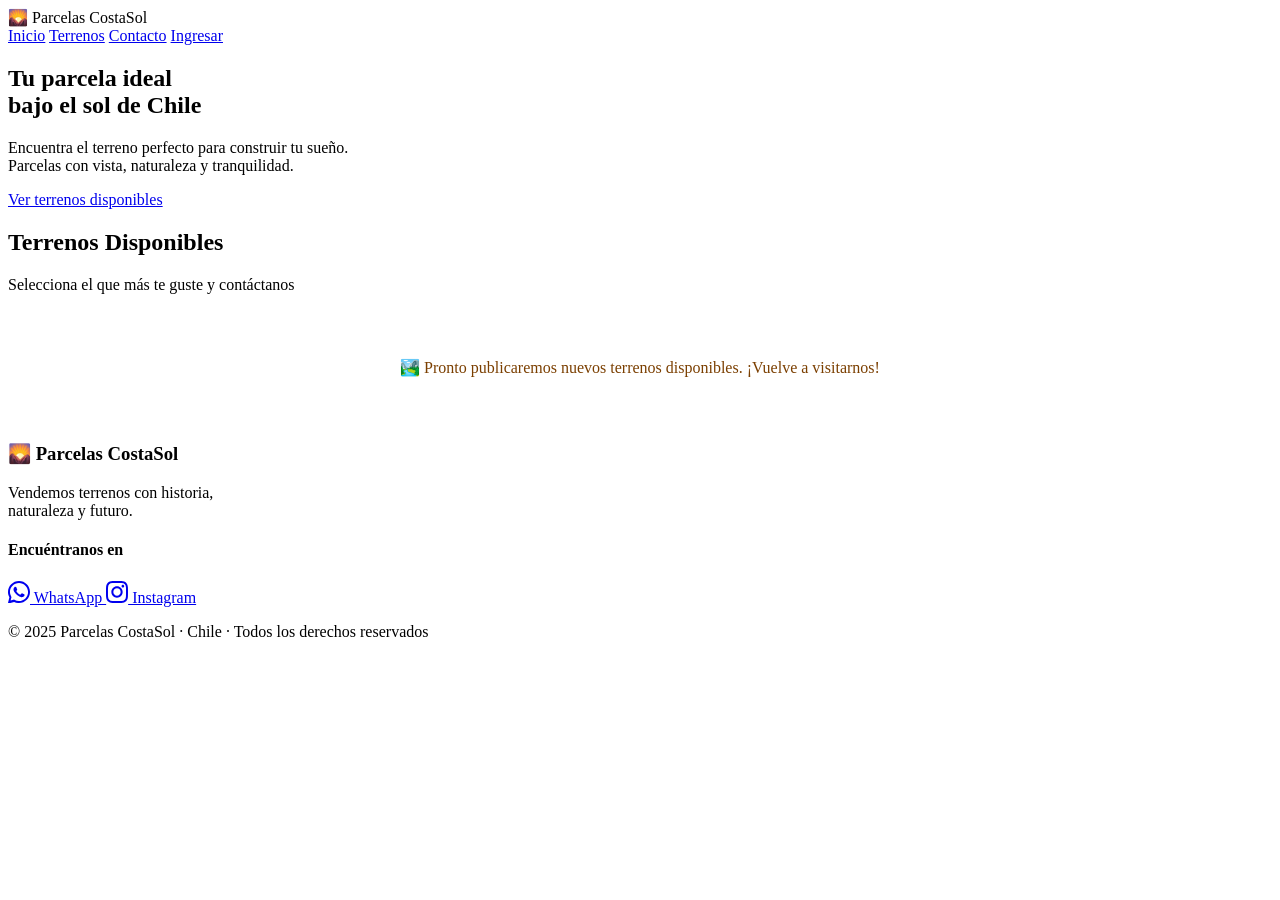
==== index.html @ ea1cc7cc "Add files via upload" ====
<!DOCTYPE html>
<html lang="es">
<head>
  <meta charset="UTF-8" />
  <meta name="viewport" content="width=device-width, initial-scale=1.0"/>
  <title>Parcelas CostaSol</title>
  <link href="https://fonts.googleapis.com/css2?family=Playfair+Display:wght@400;700&family=Lato:wght@300;400;700&display=swap" rel="stylesheet"/>
  <link rel="stylesheet" href="css/estilos.css"/>
</head>
<body>

  <!-- ===================== BARRA SUPERIOR (NAVBAR) ===================== -->
  <nav class="navbar">
    <div class="navbar-logo">🌄 Parcelas CostaSol</div>
    <div class="navbar-links">
      <a href="index.html">Inicio</a>
      <a href="#terrenos">Terrenos</a>
      <a href="#contacto">Contacto</a>
      <!-- Este botón cambia dependiendo de si hay admin logueado o no -->
      <span id="botonSesion"></span>
    </div>
  </nav>

  <script>
    // Revisamos si hay un admin logueado en la memoria del navegador
    const estaLogueado = localStorage.getItem("adminLogueado") === "si";
    const boton = document.getElementById("botonSesion");

    if (estaLogueado) {
      // Si está logueado: mostramos su correo y botones de Panel y Cerrar sesión
      const correo = localStorage.getItem("adminCorreo") || "";
      boton.innerHTML = `
        <span style="font-size:0.82rem; color:#D4B896; margin-right:4px;">${correo}</span>
        <a href="admin.html" class="btn-login" style="background-color:#C68642; margin-right:6px;">Panel Admin</a>
        <a href="#" class="btn-login" style="background-color:#7B3F00;" onclick="cerrarSesion()">Salir</a>
      `;
    } else {
      // Si NO está logueado: mostramos el botón normal de Ingresar
      boton.innerHTML = `<a href="login.html" class="btn-login">Ingresar</a>`;
    }

    function cerrarSesion() {
      localStorage.removeItem("adminLogueado");
      localStorage.removeItem("adminCorreo");
      window.location.reload(); // Recarga la página para actualizar el botón
    }
  </script>

  <!-- ===================== PORTADA (HERO) ===================== -->
  <!-- El "hero" es la sección grande de bienvenida que lo primero que ve el visitante -->
  <section class="hero">
    <div class="hero-contenido">
      <h1>Tu parcela ideal<br/>bajo el sol de Chile</h1>
      <p>Encuentra el terreno perfecto para construir tu sueño.<br/>Parcelas con vista, naturaleza y tranquilidad.</p>
      <a href="#terrenos" class="btn-principal">Ver terrenos disponibles</a>
    </div>
  </section>

  <!-- ===================== SECCIÓN DE TERRENOS ===================== -->
  <!-- Aquí se muestran las tarjetas (cards) con cada terreno -->
  <section class="seccion-terrenos" id="terrenos">
    <h2>Terrenos Disponibles</h2>
    <p class="subtitulo">Selecciona el que más te guste y contáctanos</p>

    <!-- Los terrenos se cargan aquí automáticamente desde lo que guardó el admin -->
    <div class="grilla-terrenos" id="grillaTerrenos"></div>
  </section>

  <script>
    // =====================================================
    // MOSTRAR LOS TERRENOS EN LA PÁGINA PRINCIPAL
    // Leemos los terrenos que guardó el admin y los
    // mostramos como tarjetas para los visitantes.
    // =====================================================
    const terrenos = JSON.parse(localStorage.getItem("terrenos") || "[]");
    const grilla = document.getElementById("grillaTerrenos");

    if (terrenos.length === 0) {
      grilla.innerHTML = `
        <div style="grid-column:1/-1; text-align:center; padding:3rem; color:#7B3F00; font-size:1rem;">
          🏞️ Pronto publicaremos nuevos terrenos disponibles. ¡Vuelve a visitarnos!
        </div>`;
    } else {
      grilla.innerHTML = terrenos.map(function(t) {
        const imagenHTML = t.imagen
          ? `<img src="${t.imagen}" alt="${t.nombre}"/>`
          : `<div style="width:100%;height:200px;background:#F5ECD7;display:flex;align-items:center;justify-content:center;font-size:3rem;">🏞️</div>`;

        const badge = t.estado === "disponible"
          ? `<div class="badge-disponible">Disponible</div>`
          : `<div class="badge-vendido">Vendido</div>`;

        const boton = t.estado === "disponible"
          ? `<a href="https://wa.me/56988803560" class="btn-contactar" target="_blank">Consultar por WhatsApp</a>`
          : `<a href="#" class="btn-contactar btn-deshabilitado">No disponible</a>`;

        return `
          <div class="card-terreno">
            <div class="card-imagen">
              ${badge}
              ${imagenHTML}
            </div>
            <div class="card-info">
              <h3>${t.nombre}</h3>
              <p class="card-descripcion">${t.descripcion}</p>
              <div class="card-detalles">
                <span>📐 ${t.superficie || "—"}</span>
                <span>📍 ${t.ubicacion || "—"}</span>
              </div>
              <div class="card-precio">$${t.precio} CLP</div>
              ${boton}
            </div>
          </div>`;
      }).join("");
    }
  </script>

  <!-- ===================== FOOTER (PIE DE PÁGINA) ===================== -->
  <!-- El footer es la parte de abajo con información de contacto y redes sociales -->
  <footer class="footer" id="contacto">
    <div class="footer-contenido">
      <div class="footer-marca">
        <h3>🌄 Parcelas CostaSol</h3>
        <p>Vendemos terrenos con historia,<br/>naturaleza y futuro.</p>
      </div>

      <div class="footer-redes">
        <h4>Encuéntranos en</h4>
        <a href="https://wa.me/56988803560" class="red-social whatsapp" target="_blank">
          <!-- SVG de WhatsApp -->
          <svg width="22" height="22" viewBox="0 0 24 24" fill="currentColor"><path d="M17.472 14.382c-.297-.149-1.758-.867-2.03-.967-.273-.099-.471-.148-.67.15-.197.297-.767.966-.94 1.164-.173.199-.347.223-.644.075-.297-.15-1.255-.463-2.39-1.475-.883-.788-1.48-1.761-1.653-2.059-.173-.297-.018-.458.13-.606.134-.133.298-.347.446-.52.149-.174.198-.298.298-.497.099-.198.05-.371-.025-.52-.075-.149-.669-1.612-.916-2.207-.242-.579-.487-.5-.669-.51-.173-.008-.371-.01-.57-.01-.198 0-.52.074-.792.372-.272.297-1.04 1.016-1.04 2.479 0 1.462 1.065 2.875 1.213 3.074.149.198 2.096 3.2 5.077 4.487.709.306 1.262.489 1.694.625.712.227 1.36.195 1.871.118.571-.085 1.758-.719 2.006-1.413.248-.694.248-1.289.173-1.413-.074-.124-.272-.198-.57-.347z"/><path d="M12 0C5.373 0 0 5.373 0 12c0 2.123.554 4.116 1.527 5.845L.057 23.852a.5.5 0 0 0 .613.613l6.007-1.47A11.94 11.94 0 0 0 12 24c6.627 0 12-5.373 12-12S18.627 0 12 0zm0 21.9a9.886 9.886 0 0 1-5.034-1.373l-.36-.214-3.742.916.938-3.74-.234-.376A9.86 9.86 0 0 1 2.1 12C2.1 6.533 6.533 2.1 12 2.1S21.9 6.533 21.9 12 17.467 21.9 12 21.9z"/></svg>
          WhatsApp
        </a>
        <a href="https://instagram.com/parcelas_costasol" class="red-social instagram" target="_blank">
          <!-- SVG de Instagram -->
          <svg width="22" height="22" viewBox="0 0 24 24" fill="currentColor"><path d="M12 2.163c3.204 0 3.584.012 4.85.07 3.252.148 4.771 1.691 4.919 4.919.058 1.265.069 1.645.069 4.849 0 3.205-.012 3.584-.069 4.849-.149 3.225-1.664 4.771-4.919 4.919-1.266.058-1.644.07-4.85.07-3.204 0-3.584-.012-4.849-.07-3.26-.149-4.771-1.699-4.919-4.92-.058-1.265-.07-1.644-.07-4.849 0-3.204.013-3.583.07-4.849.149-3.227 1.664-4.771 4.919-4.919 1.266-.057 1.645-.069 4.849-.069zm0-2.163c-3.259 0-3.667.014-4.947.072-4.358.2-6.78 2.618-6.98 6.98-.059 1.281-.073 1.689-.073 4.948 0 3.259.014 3.668.072 4.948.2 4.358 2.618 6.78 6.98 6.98 1.281.058 1.689.072 4.948.072 3.259 0 3.668-.014 4.948-.072 4.354-.2 6.782-2.618 6.979-6.98.059-1.28.073-1.689.073-4.948 0-3.259-.014-3.667-.072-4.947-.196-4.354-2.617-6.78-6.979-6.98-1.281-.059-1.69-.073-4.949-.073zm0 5.838c-3.403 0-6.162 2.759-6.162 6.162s2.759 6.163 6.162 6.163 6.162-2.759 6.162-6.163c0-3.403-2.759-6.162-6.162-6.162zm0 10.162c-2.209 0-4-1.79-4-4 0-2.209 1.791-4 4-4s4 1.791 4 4c0 2.21-1.791 4-4 4zm6.406-11.845c-.796 0-1.441.645-1.441 1.44s.645 1.44 1.441 1.44c.795 0 1.439-.645 1.439-1.44s-.644-1.44-1.439-1.44z"/></svg>
          Instagram
        </a>
      </div>
    </div>

    <div class="footer-inferior">
      <p>© 2025 Parcelas CostaSol · Chile · Todos los derechos reservados</p>
    </div>
  </footer>

</body>
</html>
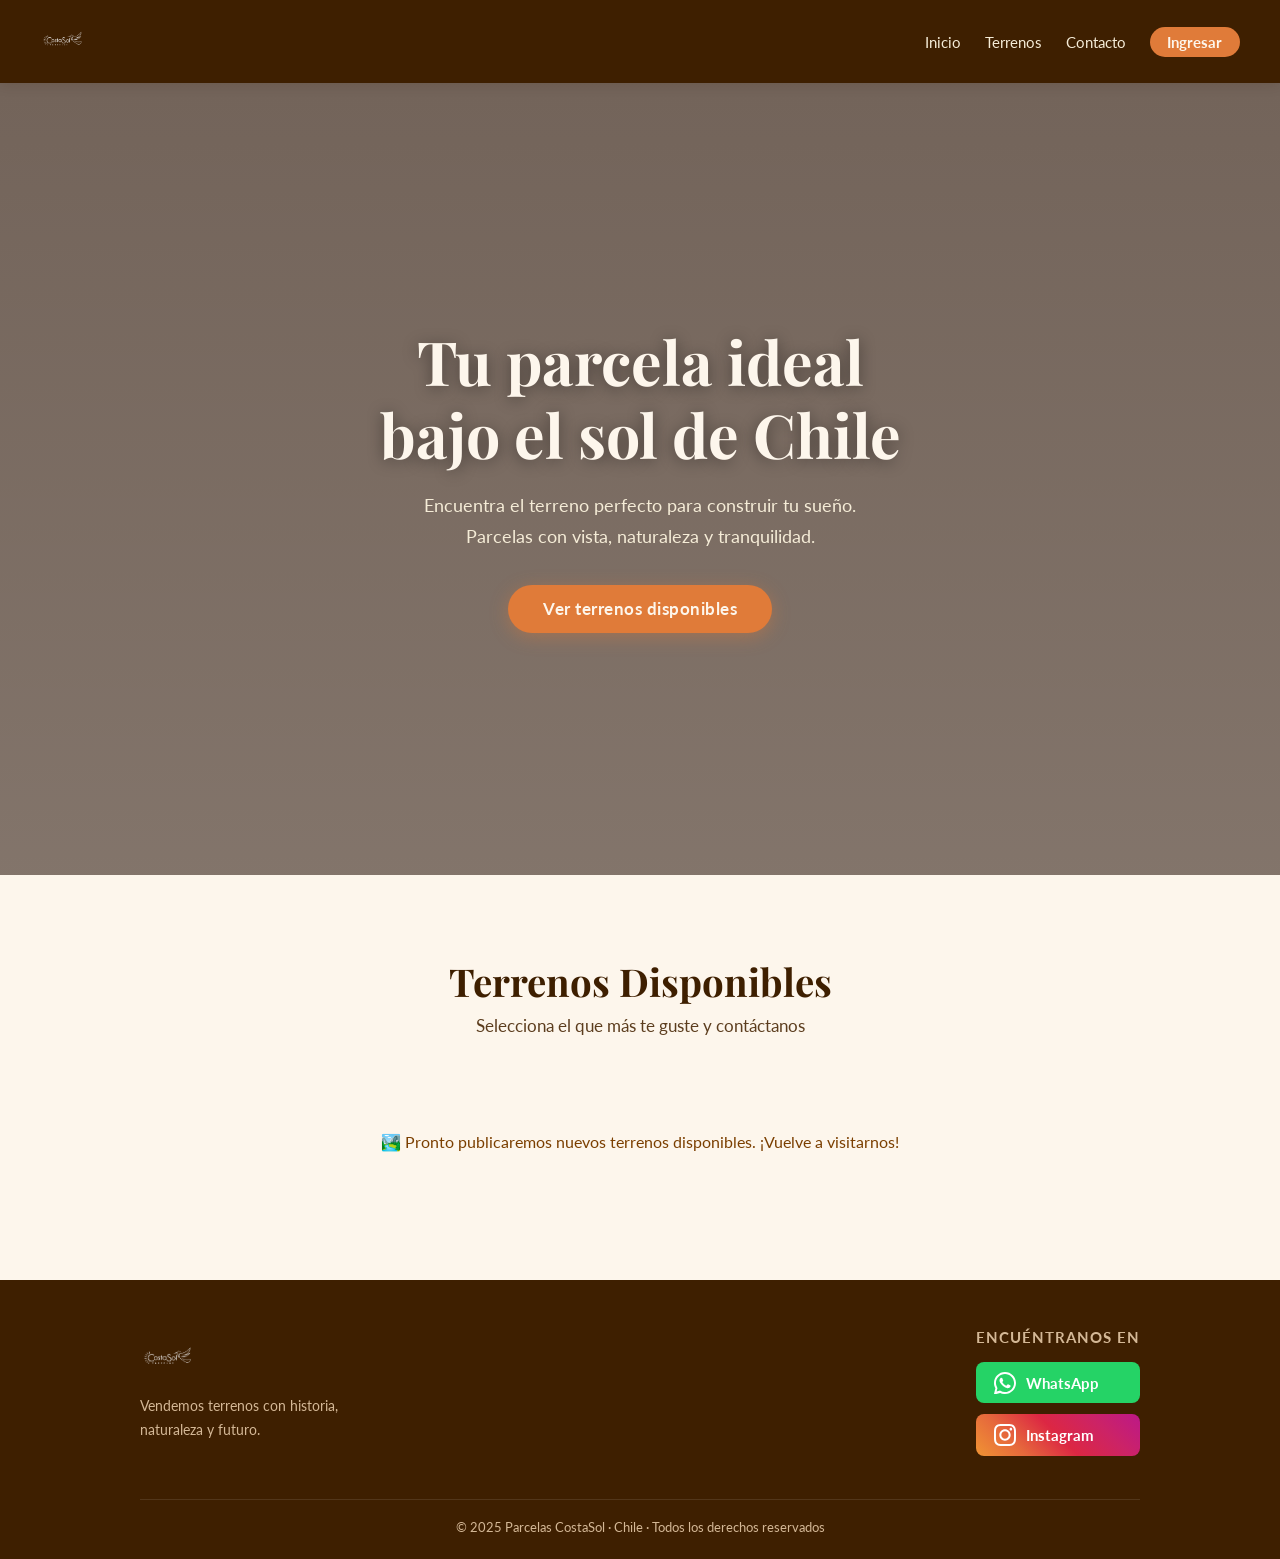
==== commit d8d16e75: "Update index.html" ====
--- a/index.html
+++ b/index.html
@@ -11,7 +11,9 @@
 
   <!-- ===================== BARRA SUPERIOR (NAVBAR) ===================== -->
   <nav class="navbar">
-    <div class="navbar-logo">🌄 Parcelas CostaSol</div>
+    <div class="navbar-logo">
+      <img src="logo_costasol.png" alt="Parcelas CostaSol" style="height:45px; width:auto;"/>
+    </div>
     <div class="navbar-links">
       <a href="index.html">Inicio</a>
       <a href="#terrenos">Terrenos</a>
@@ -120,7 +122,7 @@
   <footer class="footer" id="contacto">
     <div class="footer-contenido">
       <div class="footer-marca">
-        <h3>🌄 Parcelas CostaSol</h3>
+        <img src="logo_costasol.png" alt="Parcelas CostaSol" style="height:55px; width:auto; margin-bottom:0.5rem;"/>
         <p>Vendemos terrenos con historia,<br/>naturaleza y futuro.</p>
       </div>
 
--- a/css/estilos.css
+++ b/css/estilos.css
@@ -0,0 +1,350 @@
+/* =====================================================
+   PARCELAS COSTASOL — Archivo de estilos (estilos.css)
+   Los estilos son las instrucciones que le dicen al 
+   navegador cómo debe verse cada parte de la página.
+   ===================================================== */
+
+/* --- Variables de color (los colores principales del sitio) --- */
+/* Las variables son como cajitas con nombre donde guardamos valores para reutilizarlos */
+:root {
+  --cafe-oscuro: #3E1F00;
+  --cafe-medio: #7B3F00;
+  --cafe-claro: #C68642;
+  --beige-oscuro: #D4B896;
+  --beige-claro: #F5ECD7;
+  --naranja: #E07B39;
+  --naranja-suave: #F2A96A;
+  --blanco-calido: #FDF6EC;
+  --texto-oscuro: #2C1A00;
+  --texto-medio: #5C3D1E;
+  --sombra: rgba(62, 31, 0, 0.15);
+}
+
+/* --- Reset: quita los márgenes y estilos por defecto del navegador --- */
+* {
+  margin: 0;
+  padding: 0;
+  box-sizing: border-box;
+}
+
+body {
+  font-family: 'Lato', sans-serif;
+  background-color: var(--blanco-calido);
+  color: var(--texto-oscuro);
+}
+
+/* ===================== NAVBAR (barra superior) ===================== */
+.navbar {
+  position: sticky; /* Se queda pegada arriba aunque el usuario baje con el scroll */
+  top: 0;
+  z-index: 100; /* Aparece por encima de todo lo demás */
+  display: flex;
+  justify-content: space-between;
+  align-items: center;
+  padding: 1rem 2.5rem;
+  background-color: var(--cafe-oscuro);
+  box-shadow: 0 2px 12px var(--sombra);
+}
+
+.navbar-logo {
+  font-family: 'Playfair Display', serif;
+  font-size: 1.4rem;
+  color: var(--beige-claro);
+  letter-spacing: 1px;
+}
+
+.navbar-links {
+  display: flex;
+  gap: 1.5rem;
+  align-items: center;
+}
+
+.navbar-links a {
+  text-decoration: none; /* Quita el subrayado de los links */
+  color: var(--beige-claro);
+  font-size: 0.95rem;
+  transition: color 0.2s; /* Animación suave al pasar el mouse */
+}
+
+.navbar-links a:hover {
+  color: var(--naranja-suave);
+}
+
+/* Botón de "Ingresar" en la navbar */
+.btn-login {
+  background-color: var(--naranja);
+  color: var(--blanco-calido) !important;
+  padding: 0.4rem 1.1rem;
+  border-radius: 20px;
+  font-weight: 700;
+  transition: background-color 0.2s !important;
+}
+
+.btn-login:hover {
+  background-color: var(--cafe-claro) !important;
+}
+
+/* ===================== HERO (portada de bienvenida) ===================== */
+.hero {
+  min-height: 88vh; /* El hero ocupa casi toda la pantalla */
+  display: flex;
+  align-items: center;
+  justify-content: center;
+  text-align: center;
+  padding: 4rem 2rem;
+  /* Fondo con imagen oscurecida para que el texto se lea bien */
+  background:
+    linear-gradient(rgba(30, 10, 0, 0.62), rgba(30, 10, 0, 0.55)),
+    url('https://images.unsplash.com/photo-1501854140801-50d01698950b?w=1600&q=80') center/cover no-repeat;
+}
+
+.hero-contenido {
+  max-width: 700px;
+}
+
+.hero h1 {
+  font-family: 'Playfair Display', serif;
+  font-size: clamp(2.2rem, 5vw, 3.8rem); /* clamp = tamaño adaptable: mínimo, preferido, máximo */
+  color: var(--blanco-calido);
+  line-height: 1.2;
+  margin-bottom: 1.2rem;
+  text-shadow: 0 2px 16px rgba(0,0,0,0.4);
+}
+
+.hero p {
+  font-size: 1.15rem;
+  color: var(--beige-claro);
+  margin-bottom: 2rem;
+  line-height: 1.7;
+}
+
+/* Botón principal del hero */
+.btn-principal {
+  display: inline-block;
+  background-color: var(--naranja);
+  color: var(--blanco-calido);
+  text-decoration: none;
+  padding: 0.85rem 2.2rem;
+  border-radius: 30px;
+  font-size: 1.05rem;
+  font-weight: 700;
+  letter-spacing: 0.5px;
+  transition: background-color 0.25s, transform 0.2s;
+  box-shadow: 0 4px 18px rgba(224, 123, 57, 0.4);
+}
+
+.btn-principal:hover {
+  background-color: var(--cafe-claro);
+  transform: translateY(-2px); /* Sube un poco al pasar el mouse */
+}
+
+/* ===================== SECCIÓN DE TERRENOS ===================== */
+.seccion-terrenos {
+  padding: 5rem 2rem;
+  max-width: 1200px;
+  margin: 0 auto;
+  text-align: center;
+}
+
+.seccion-terrenos h2 {
+  font-family: 'Playfair Display', serif;
+  font-size: 2.4rem;
+  color: var(--cafe-oscuro);
+  margin-bottom: 0.5rem;
+}
+
+.subtitulo {
+  color: var(--texto-medio);
+  margin-bottom: 3rem;
+  font-size: 1.05rem;
+}
+
+/* Grilla: cuadrícula que organiza las tarjetas de terrenos */
+.grilla-terrenos {
+  display: grid;
+  grid-template-columns: repeat(auto-fit, minmax(300px, 1fr)); /* Se adapta automáticamente al ancho */
+  gap: 2rem;
+}
+
+/* Tarjeta (card) de cada terreno */
+.card-terreno {
+  background-color: #fff;
+  border-radius: 14px;
+  overflow: hidden; /* Hace que la imagen no se salga de la tarjeta */
+  box-shadow: 0 4px 20px var(--sombra);
+  text-align: left;
+  transition: transform 0.25s, box-shadow 0.25s;
+}
+
+.card-terreno:hover {
+  transform: translateY(-5px); /* Sube al pasar el mouse */
+  box-shadow: 0 10px 30px rgba(62, 31, 0, 0.2);
+}
+
+.card-imagen {
+  position: relative;
+}
+
+.card-imagen img {
+  width: 100%;
+  height: 200px;
+  object-fit: cover; /* La imagen llena el espacio sin deformarse */
+}
+
+/* Badge = pequeña etiqueta sobre la imagen ("Disponible", "Vendido") */
+.badge-disponible,
+.badge-vendido {
+  position: absolute;
+  top: 12px;
+  left: 12px;
+  padding: 4px 12px;
+  border-radius: 20px;
+  font-size: 0.78rem;
+  font-weight: 700;
+  letter-spacing: 0.5px;
+}
+
+.badge-disponible {
+  background-color: #2ecc71;
+  color: white;
+}
+
+.badge-vendido {
+  background-color: #e74c3c;
+  color: white;
+}
+
+.card-info {
+  padding: 1.2rem 1.3rem 1.4rem;
+}
+
+.card-info h3 {
+  font-family: 'Playfair Display', serif;
+  font-size: 1.2rem;
+  color: var(--cafe-oscuro);
+  margin-bottom: 0.5rem;
+}
+
+.card-descripcion {
+  font-size: 0.9rem;
+  color: var(--texto-medio);
+  line-height: 1.6;
+  margin-bottom: 0.9rem;
+}
+
+.card-detalles {
+  display: flex;
+  gap: 1rem;
+  font-size: 0.85rem;
+  color: var(--cafe-medio);
+  margin-bottom: 0.9rem;
+}
+
+.card-precio {
+  font-size: 1.2rem;
+  font-weight: 700;
+  color: var(--naranja);
+  margin-bottom: 1rem;
+}
+
+/* Botón de consulta en las tarjetas */
+.btn-contactar {
+  display: block;
+  text-align: center;
+  background-color: var(--cafe-oscuro);
+  color: var(--blanco-calido);
+  text-decoration: none;
+  padding: 0.6rem;
+  border-radius: 8px;
+  font-weight: 700;
+  font-size: 0.9rem;
+  transition: background-color 0.2s;
+}
+
+.btn-contactar:hover {
+  background-color: var(--naranja);
+}
+
+.btn-deshabilitado {
+  background-color: #ccc;
+  cursor: not-allowed; /* El cursor cambia para indicar que no se puede hacer clic */
+  pointer-events: none; /* Desactiva el clic */
+}
+
+/* ===================== FOOTER (pie de página) ===================== */
+.footer {
+  background-color: var(--cafe-oscuro);
+  color: var(--beige-claro);
+  padding: 3rem 2.5rem 1.5rem;
+}
+
+.footer-contenido {
+  display: flex;
+  justify-content: space-between;
+  align-items: flex-start;
+  flex-wrap: wrap; /* Si no caben uno al lado del otro, se van abajo */
+  gap: 2rem;
+  max-width: 1000px;
+  margin: 0 auto 2rem;
+}
+
+.footer-marca h3 {
+  font-family: 'Playfair Display', serif;
+  font-size: 1.3rem;
+  margin-bottom: 0.5rem;
+  color: var(--beige-claro);
+}
+
+.footer-marca p {
+  font-size: 0.9rem;
+  color: var(--beige-oscuro);
+  line-height: 1.7;
+}
+
+.footer-redes h4 {
+  font-size: 0.95rem;
+  margin-bottom: 1rem;
+  color: var(--beige-oscuro);
+  text-transform: uppercase;
+  letter-spacing: 1px;
+}
+
+/* Links de redes sociales */
+.red-social {
+  display: flex;
+  align-items: center;
+  gap: 10px;
+  text-decoration: none;
+  padding: 0.6rem 1.1rem;
+  border-radius: 8px;
+  font-weight: 700;
+  font-size: 0.95rem;
+  margin-bottom: 0.7rem;
+  transition: opacity 0.2s, transform 0.2s;
+}
+
+.red-social:hover {
+  opacity: 0.85;
+  transform: translateX(4px); /* Se mueve un poco a la derecha al pasar el mouse */
+}
+
+.whatsapp {
+  background-color: #25D366;
+  color: white;
+}
+
+.instagram {
+  background: linear-gradient(45deg, #f09433, #e6683c, #dc2743, #cc2366, #bc1888);
+  color: white;
+}
+
+/* Línea inferior del footer */
+.footer-inferior {
+  border-top: 1px solid rgba(255,255,255,0.1);
+  padding-top: 1.2rem;
+  text-align: center;
+  font-size: 0.82rem;
+  color: var(--beige-oscuro);
+  max-width: 1000px;
+  margin: 0 auto;
+}
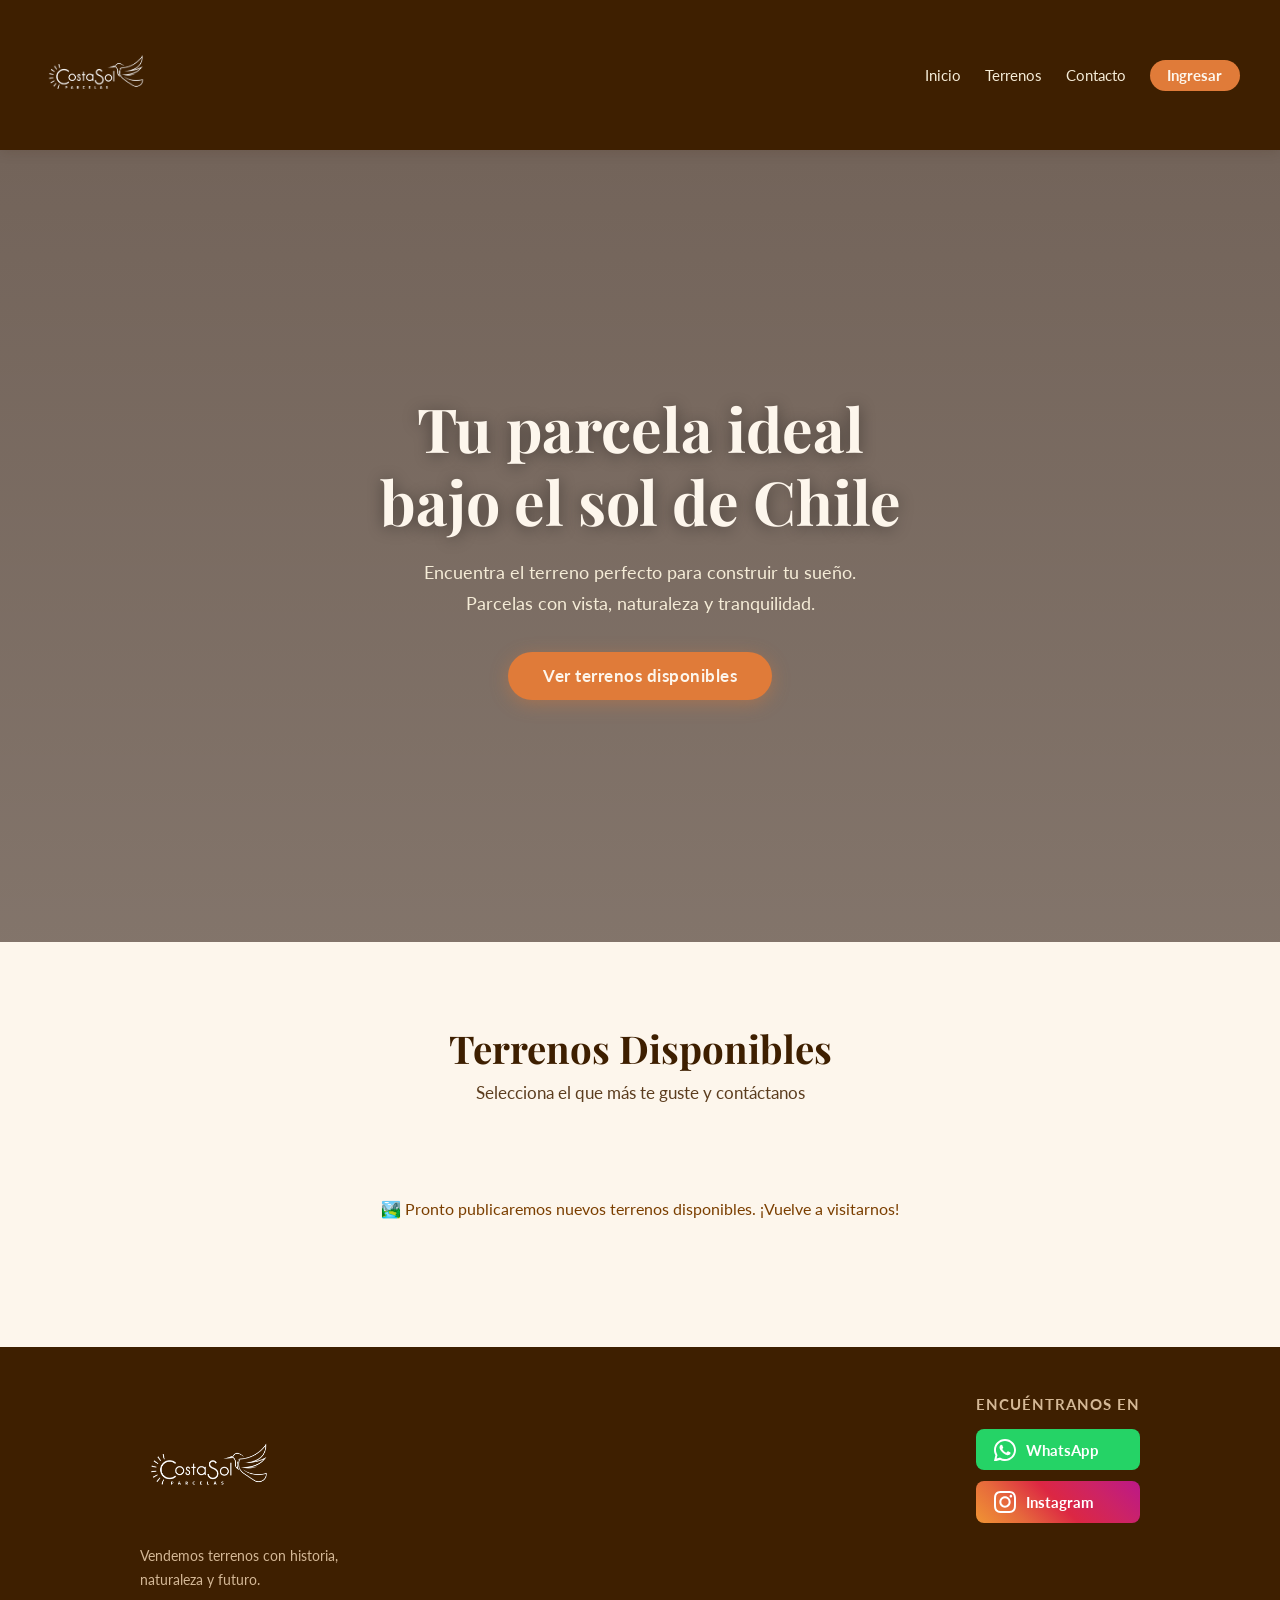
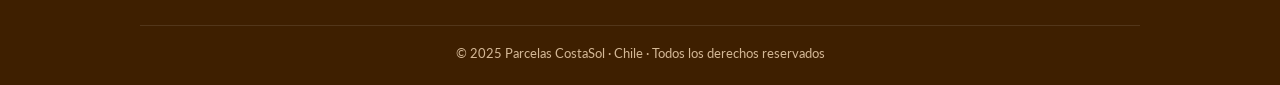
==== commit c87e0d0a: "Update logo image heights in navbar and footer" ====
--- a/index.html
+++ b/index.html
@@ -12,7 +12,7 @@
   <!-- ===================== BARRA SUPERIOR (NAVBAR) ===================== -->
   <nav class="navbar">
     <div class="navbar-logo">
-      <img src="logo_costasol.png" alt="Parcelas CostaSol" style="height:45px; width:auto;"/>
+      <img src="logo_costasol.png" alt="Parcelas CostaSol" style="height:112px; width:auto;"/>
     </div>
     <div class="navbar-links">
       <a href="index.html">Inicio</a>
@@ -122,7 +122,7 @@
   <footer class="footer" id="contacto">
     <div class="footer-contenido">
       <div class="footer-marca">
-        <img src="logo_costasol.png" alt="Parcelas CostaSol" style="height:55px; width:auto; margin-bottom:0.5rem;"/>
+        <img src="logo_costasol.png" alt="Parcelas CostaSol" style="height:138px; width:auto; margin-bottom:0.5rem;"/>
         <p>Vendemos terrenos con historia,<br/>naturaleza y futuro.</p>
       </div>
 
